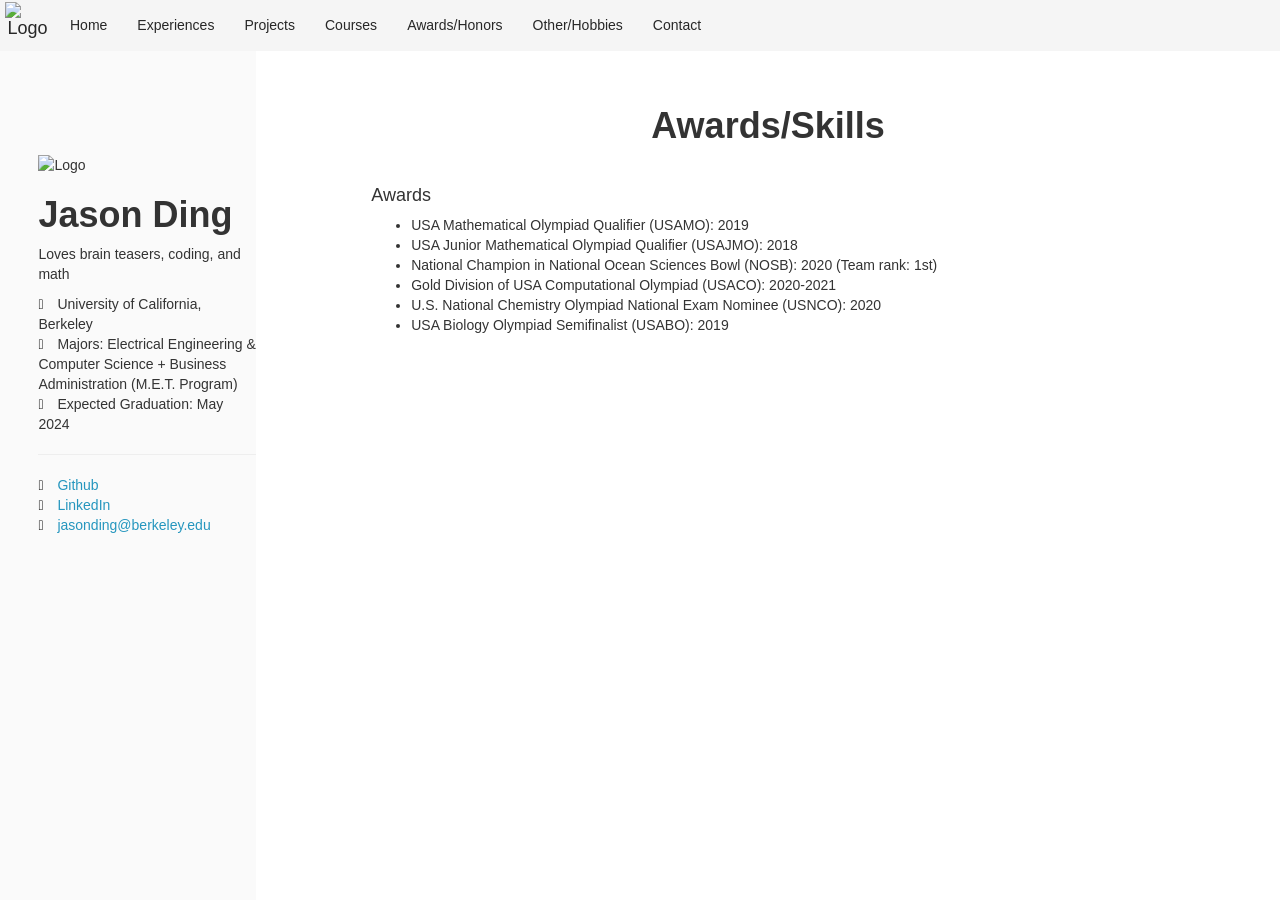
==== awards.html @ 9e15094f "initial" ====
<!DOCTYPE html>
<html>
  	head>
    	<link rel="icon" href="https://www.interlinguacorpus.org/fox.png"/>
		
		<!-- HTML Meta Tags -->
		<title>Jason Ding</title>
		<meta name="description" content="Jason Ding's Personal Website" />

		<!-- Facebook Meta Tags -->
		<meta prefix="og: http://ogp.me/ns#" property="og:url" content="/" />
		<meta prefix="og: http://ogp.me/ns#" property="og:type" content="website" />
		<meta prefix="og: http://ogp.me/ns#" property="og:title" content="Jason Ding" />
		<meta prefix="og: http://ogp.me/ns#" property="og:description" content="Jason Ding's Personal Website" />
		<meta prefix="og: http://ogp.me/ns#" property="og:image" content="https://www.interlinguacorpus.org/fox.png" />

		<!-- Twitter Meta Tags -->
		<meta name="twitter:card" content="summary_large_image" />
		<meta property="twitter:domain" content="" />
		<meta property="twitter:url" content="/" />
		<meta name="twitter:title" content="Jason Ding" />
		<meta name="twitter:description" content="Jason Ding's Personal Website" />
		<meta name="twitter:image" content="https://www.interlinguacorpus.org/fox.png" />

		<!-- Meta Tags Generated via https://www.opengraph.xyz -->
			

		<meta http-equiv="content-type" content="text/html;
		charset=windows-1252">
		<meta name="description" content="Jason Ding's Personal Website">
		<meta name="keywords" content="Jason Ding, Jason, Ding">
		<meta name="viewport" content="width=device-width, initial-scale=1">
		<meta name="author" content="Jason Ding">

		<link rel="stylesheet" href="https://stackpath.bootstrapcdn.com/bootstrap/3.4.1/css/bootstrap.min.css" integrity="sha384-HSMxcRTRxnN+Bdg0JdbxYKrThecOKuH5zCYotlSAcp1+c8xmyTe9GYg1l9a69psu" crossorigin="anonymous">

		<script  src="http://code.jquery.com/jquery-3.3.1.js"   integrity="sha256-2Kok7MbOyxpgUVvAk/HJ2jigOSYS2auK4Pfzbm7uH60="   crossorigin="anonymous"></script>

		<script src="https://stackpath.bootstrapcdn.com/bootstrap/3.4.1/js/bootstrap.min.js" integrity="sha384-aJ21OjlMXNL5UyIl/XNwTMqvzeRMZH2w8c5cRVpzpU8Y5bApTppSuUkhZXN0VxHd" crossorigin="anonymous"></script>

		<script src="https://ajax.googleapis.com/ajax/libs/jquery/1.10.2/jquery.min.js"></script>

		<script src="https://kit.fontawesome.com/dcbe114e82.js" crossorigin="anonymous"></script>

		<script src="https://cdnjs.cloudflare.com/ajax/libs/semantic-ui/2.4.1/semantic.min.js"
		integrity="sha512-dqw6X88iGgZlTsONxZK9ePmJEFrmHwpuMrsUChjAw1mRUhUITE5QU9pkcSox+ynfLhL15Sv2al5A0LVyDCmtUw=="
		crossorigin="anonymous"></script>

		<script src="https://cdnjs.cloudflare.com/ajax/libs/jquery/3.6.0/jquery.min.js"
		integrity="sha512-894YE6QWD5I59HgZOGReFYm4dnWc1Qt5NtvYSaNcOP+u1T9qYdvdihz0PPSiiqn/+/3e7Jo4EaG7TubfWGUrMQ=="
		crossorigin="anonymous"></script>

		<script src="https://cdn.jsdelivr.net/npm/typed.js@2.0.12"></script>

		<link rel="stylesheet" href="https://cdnjs.cloudflare.com/ajax/libs/semantic-ui/2.4.1/semantic.min.css" />

		<style>
			.main {
				padding: 16px;
				margin-top: 0px;
				margin-left: 20%; /* Same as the width of the sidenav */
			}
			
			.collapsible {
				background-color: #777;
				color: white;
				cursor: pointer;
				padding: 18px;
				width: 100%;
				border: none;
				text-align: left;
				outline: none;
				font-size: 15px;
			}

			.active, .collapsible:hover {
				background-color: #555;
			}

			.collapsible:after {
				content: '\002B';
				color: white;
				font-weight: bold;
				float: right;
				margin-left: 5px;
			}

			.active:after {
				content: "\2212";
			}

			.content {
				padding: 3px 18px;
				max-height: 0;
				overflow: hidden;
				transition: max-height 0.2s ease-out;
				background-color: #f1f1f1;
			}
			
			img_logo { 
				width: 100px; height: 100px 
			}

			.border{ 
				border: 2px solid black; 
				margin: 5px
			}

			body {
				padding-top: 10px;
			}

			.navbar {
				overflow: hidden;
				background-color: #F5F5F5;
				position: fixed;
				top: 0;
				width: 100%;
				margin-bottom: 50px !important;
			}

			.brand {
				position: absolute;
				left: 50%;
				margin-left: -50px !important;  /* 50% of your logo width */
				display: block;
			}

			.navbar a {
				float: left;
				color: #272727;
				display: block;
				text-align: center;
				padding: 14px 5px;
			}

			.navbar a:hover {
				background: #ddd;
				color: #272727;
			}

			.special-a:link {
					text-decoration: none;
					color: #2596be;
			}

			.special-a:visited {
				text-decoration: none;
				color: #2596be;
			}

			.special-a:hover {
				text-decoration: none;
				color: #12637f;
			}

			.special-a:active {
				text-decoration: none;
				color: #12637f;
			}

			.download-icon:before { 
				content: "\f019";
				font-family: 'FontAwesome';
				speak: none;
				font-style: normal;
				font-weight: normal;
				font-variant: normal;
				text-transform: none;
				line-height: 1;
				position: relative;
				-webkit-font-smoothing: antialiased;
				margin-left: 0px; 
				margin-right: 10px; 
				color: black;
			} 

			.sidenav {
				height: 100%;
				width: 20%;
				position: fixed;
				z-index: 1;
				top: 0;
				left: 0;
				background-color: #fafafa;
				overflow-x: hidden;
				padding-top: 12%;
				padding-left: 3%;
			}

			.sidenav a {
				text-decoration: none;
				color: #2596be;
				display: block;
			}

			.sidenav a:hover {
				color: #12637f;
			}

			.icon-translator:before { 
				content: "\f1ab";
				font-family: 'FontAwesome';
				speak: none;
				font-style: normal;
				font-weight: normal;
				font-variant: normal;
				text-transform: none;
				line-height: 1;
				position: relative;
				-webkit-font-smoothing: antialiased;
				margin-left: 0px; 
				margin-right: 10px; 
				color: black;
			} 

			.icon-google:before { 
				content: "\f1a0";
				font-family: 'FontAwesome';
				speak: none;
				font-style: normal;
				font-weight: normal;
				font-variant: normal;
				text-transform: none;
				line-height: 1;
				position: relative;
				-webkit-font-smoothing: antialiased;
				margin-left: 0px; 
				margin-right: 10px; 
				color: black;
			} 

			.icon-github:before { 
				content: "\f09b";
				font-family: 'FontAwesome';
				speak: none;
				font-style: normal;
				font-weight: normal;
				font-variant: normal;
				text-transform: none;
				line-height: 1;
				position: relative;
				-webkit-font-smoothing: antialiased;
				margin-left: 0px; 
				margin-right: 10px; 
				color: black;
			}

			.icon-linkedin:before { 
				content: "\f08c";
				font-family: 'FontAwesome';
				speak: none;
				font-style: normal;
				font-weight: normal;
				font-variant: normal;
				text-transform: none;
				line-height: 1;
				position: relative;
				-webkit-font-smoothing: antialiased;
				margin-left: 0px; 
				margin-right: 10px; 
				color: black;
			}

			.icon-email:before { 
				content: "\f0e0";
				font-family: 'FontAwesome';
				speak: none;
				font-style: normal;
				font-weight: normal;
				font-variant: normal;
				text-transform: none;
				line-height: 1;
				position: relative;
				-webkit-font-smoothing: antialiased;
				margin-left: 0px; 
				margin-right: 10px; 
				color: black;
			}

			.icon-globe:before { 
				content: "\f0ac";
				font-family: 'FontAwesome';
				speak: none;
				font-style: normal;
				font-weight: normal;
				font-variant: normal;
				text-transform: none;
				line-height: 1;
				position: relative;
				-webkit-font-smoothing: antialiased;
				margin-left: 0px; 
				margin-right: 10px; 
				color: black;
			}

			.icon-discord:before { 
				content: "\f392";
				font-family: 'FontAwesome';
				speak: none;
				font-style: normal;
				font-weight: normal;
				font-variant: normal;
				text-transform: none;
				line-height: 1;
				position: relative;
				-webkit-font-smoothing: antialiased;
				margin-left: 0px; 
				margin-right: 10px; 
				color: black;
			}

			.icon-school:before { 
				content: "\f549";
				font-family: 'FontAwesome';
				speak: none;
				font-style: normal;
				font-weight: normal;
				font-variant: normal;
				text-transform: none;
				line-height: 1;
				position: relative;
				-webkit-font-smoothing: antialiased;
				margin-left: 0px; 
				margin-right: 10px; 
				color: black;
			}

			.icon-grad:before { 
				content: "\f19d";
				font-family: 'FontAwesome';
				speak: none;
				font-style: normal;
				font-weight: normal;
				font-variant: normal;
				text-transform: none;
				line-height: 1;
				position: relative;
				-webkit-font-smoothing: antialiased;
				margin-left: 0px; 
				margin-right: 10px; 
				color: black;
			}

			.icon-book:before { 
				content: "\f02d";
				font-family: 'FontAwesome';
				speak: none;
				font-style: normal;
				font-weight: normal;
				font-variant: normal;
				text-transform: none;
				line-height: 1;
				position: relative;
				-webkit-font-smoothing: antialiased;
				margin-left: 0px; 
				margin-right: 10px; 
				color: black;
			}
		</style>
  	</head>
  
  	<body>
		<script>
			$(document).ready(function () {
				var typed = new Typed('.sweet', {
					strings: ['Have a good brain teaser? Feel free to send me it at jasonding@berkeley.edu!^5000',
							  'Trained the first public Interlingua-English Translator. Try it out in the "Projects" tab!^5000', 
							  'Rated 1882 on lichess.org. Find out more about me in the "Other/Hobbies" tab!^5000',
							  'I love to draw and play League of Legends. Learn more about me in the "Other/Hobbies" tab!^5000',
							  'Created the largest Interlingua corpus. Check it out in the "Projects" tab!^5000',
							  'Make sure to explore the other tabs!'
					],
					showCursor: false,
					smartBackspace: true, // Default value
					typeSpeed: 25,
					backSpeed: 25
				});
			});
		</script>

		<script language='javascript'>
			$(document).ready(function () {
				$('.ui.accordion').accordion();
			});
		</script>

		<nav class='navbar navbar-fixed-top'>
			<div class='navbar-header'>
			<a href='/' class='navbar-brand'> 
				<img src='https://www.interlinguacorpus.org/fox.png' alt = "Logo" width = "45px" height= "45px" style="vertical-align:middle;margin:-12.5px 0px"/> </a>
			</a>
			</div>

			<ul class='nav navbar-nav'>
			<li> <a href='/'> Home </a></li>
			<li> <a href='/experiences'> Experiences </a></li>
			<li> <a href='/projects'> Projects </a></li>
			<li> <a href='/courses'> Courses </a></li>
			<li> <a href='/awards'> Awards/Honors </a></li>
			<li> <a href='/other'> Other/Hobbies </a></li>
			<li> <a href='/contact'> Contact </a></li>
			</ul>
		</nav>
		
		<div class="sidenav">
			<img src='https://www.interlinguacorpus.org/fox.png' alt = "Logo" width = "100px" height= "100px"/> </a>

			<h1><b>Jason Ding</b></h1>
			<p>Loves brain teasers, coding, and math</p>
			<i class="icon-school"></i> University of California, Berkeley <br>
			<i class="icon-book"></i> Majors: Electrical Engineering & Computer Science + Business Administration (M.E.T. Program) <br>
			<i class="icon-grad"></i> Expected Graduation: May 2024

			<hr>


			<a href="https://github.com/JasonDing9" class="special-a"><i class="icon-github"></i> Github</a>
			<a href="https://www.linkedin.com/in/jasonding9/" class="special-a"><i class="icon-linkedin"></i> LinkedIn</a>
			<a href="mailto:jasonding@berkeley.edu" class="special-a"><i class="icon-email"></i> jasonding@berkeley.edu</a>
			<!-- <a href="/" class="special-a"><i class="fab fa-discord" color="black" margin-left="-20px" margin-right="10px"></i> FoxEvolved#4824</a> -->
		</div>

		<div class = 'main'>
			<table width="20%" align="left" cellspacing="2" cellpadding="2" position="fixed" color="gray">
				
			</table>

			<table width="80%" align="center" cellspacing="2" cellpadding="2" border="0" >
				<tbody>
					<tr>
						<td valign="top" align="justify">
							
							<div align="center">
								<h1><b>Awards/Skills</b></h1>
								
								<div>
									<p class="sweet"></p>
								</div>
							</div>
							
							<br>

							<div>
								<h4>Awards</h4>
								<ul>
									<li>USA Mathematical Olympiad Qualifier (USAMO): 2019</li>
									<li>USA Junior Mathematical Olympiad Qualifier (USAJMO): 2018</li>
									<li>National Champion in National Ocean Sciences Bowl (NOSB): 2020 (Team rank: 1st)</li>
									<li>Gold Division of USA Computational Olympiad (USACO): 2020-2021</li>
									<li>U.S. National Chemistry Olympiad National Exam Nominee (USNCO): 2020</li>
									<li>USA Biology Olympiad Semifinalist (USABO): 2019</li>
								</ul>
							</div>
						</td>
					</tr>
				</tbody>
			</table>
		</div>

		<script>
		var coll = document.getElementsByClassName("collapsible");
		var i;

		for (i = 0; i < coll.length; i++) {
		coll[i].addEventListener("click", function() {
			this.classList.toggle("active");
			var content = this.nextElementSibling;
			if (content.style.maxHeight){
			content.style.maxHeight = null;
			} else {
			content.style.maxHeight = content.scrollHeight + "px";
			} 
		});
		}

		var onResize = function() {
			// apply dynamic padding at the top of the body according to the fixed navbar height
			$("body").css("padding-top", $(".navbar-fixed-top").height());
		};

		// attach the function to the window resize event
		$(window).resize(onResize);

		// call it also when the page is ready after load or reload
		$(function() {
			onResize();
		});
		</script>
  	</body>
</html>
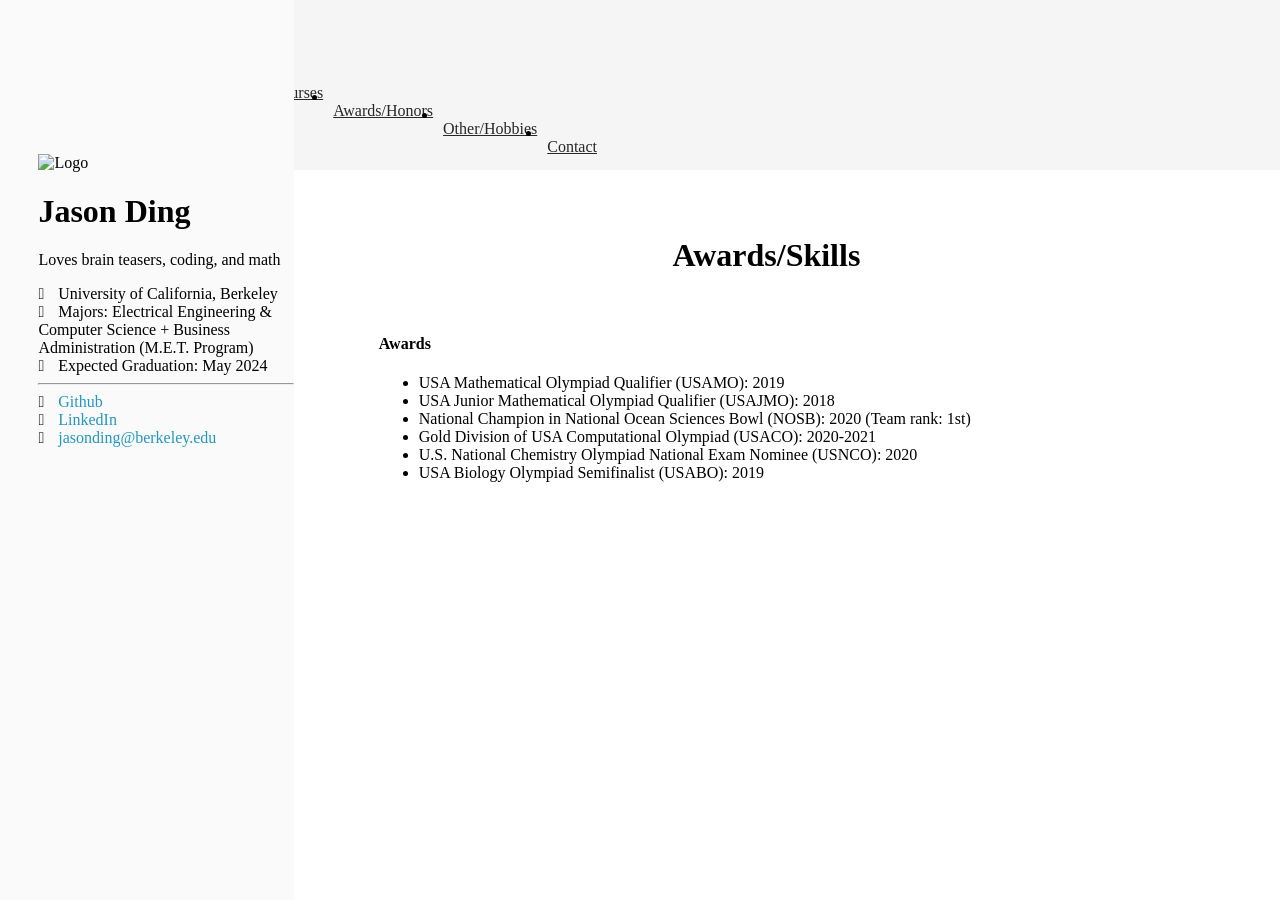
==== commit 7747d3f3: "Fixed errors" ====
--- a/awards.html
+++ b/awards.html
@@ -32,9 +32,9 @@
 		<meta name="viewport" content="width=device-width, initial-scale=1">
 		<meta name="author" content="Jason Ding">
 
-		<link rel="stylesheet" href="https://stackpath.bootstrapcdn.com/bootstrap/3.4.1/css/bootstrap.min.css" integrity="sha384-HSMxcRTRxnN+Bdg0JdbxYKrThecOKuH5zCYotlSAcp1+c8xmyTe9GYg1l9a69psu" crossorigin="anonymous">
-
-		<script  src="http://code.jquery.com/jquery-3.3.1.js"   integrity="sha256-2Kok7MbOyxpgUVvAk/HJ2jigOSYS2auK4Pfzbm7uH60="   crossorigin="anonymous"></script>
+		<!-- <link rel="stylesheet" href="https://stackpath.bootstrapcdn.com/bootstrap/3.4.1/css/bootstrap.min.css" integrity="sha384-HSMxcRTRxnN+Bdg0JdbxYKrThecOKuH5zCYotlSAcp1+c8xmyTe9GYg1l9a69psu" crossorigin="anonymous">
+
+		<script  src="http://code.jquery.com/jquery-3.3.1.js"   integrity="sha256-2Kok7MbOyxpgUVvAk/HJ2jigOSYS2auK4Pfzbm7uH60="   crossorigin="anonymous"></script> -->
 
 		<script src="https://stackpath.bootstrapcdn.com/bootstrap/3.4.1/js/bootstrap.min.js" integrity="sha384-aJ21OjlMXNL5UyIl/XNwTMqvzeRMZH2w8c5cRVpzpU8Y5bApTppSuUkhZXN0VxHd" crossorigin="anonymous"></script>
 
@@ -366,8 +366,8 @@
 				var typed = new Typed('.sweet', {
 					strings: ['Have a good brain teaser? Feel free to send me it at jasonding@berkeley.edu!^5000',
 							  'Trained the first public Interlingua-English Translator. Try it out in the "Projects" tab!^5000', 
-							  'Rated 1882 on lichess.org. Find out more about me in the "Other/Hobbies" tab!^5000',
-							  'I love to draw and play League of Legends. Learn more about me in the "Other/Hobbies" tab!^5000',
+							  'Rated 2145 on lichess.org. Find out more about me in the "Other/Hobbies" tab!^5000',
+							  'One of my hobbies is drawing. Learn more about me in the "Other/Hobbies" tab!^5000',
 							  'Created the largest Interlingua corpus. Check it out in the "Projects" tab!^5000',
 							  'Make sure to explore the other tabs!'
 					],
@@ -379,11 +379,11 @@
 			});
 		</script>
 
-		<script language='javascript'>
+		<!-- <script language='javascript'>
 			$(document).ready(function () {
 				$('.ui.accordion').accordion();
 			});
-		</script>
+		</script> -->
 
 		<nav class='navbar navbar-fixed-top'>
 			<div class='navbar-header'>
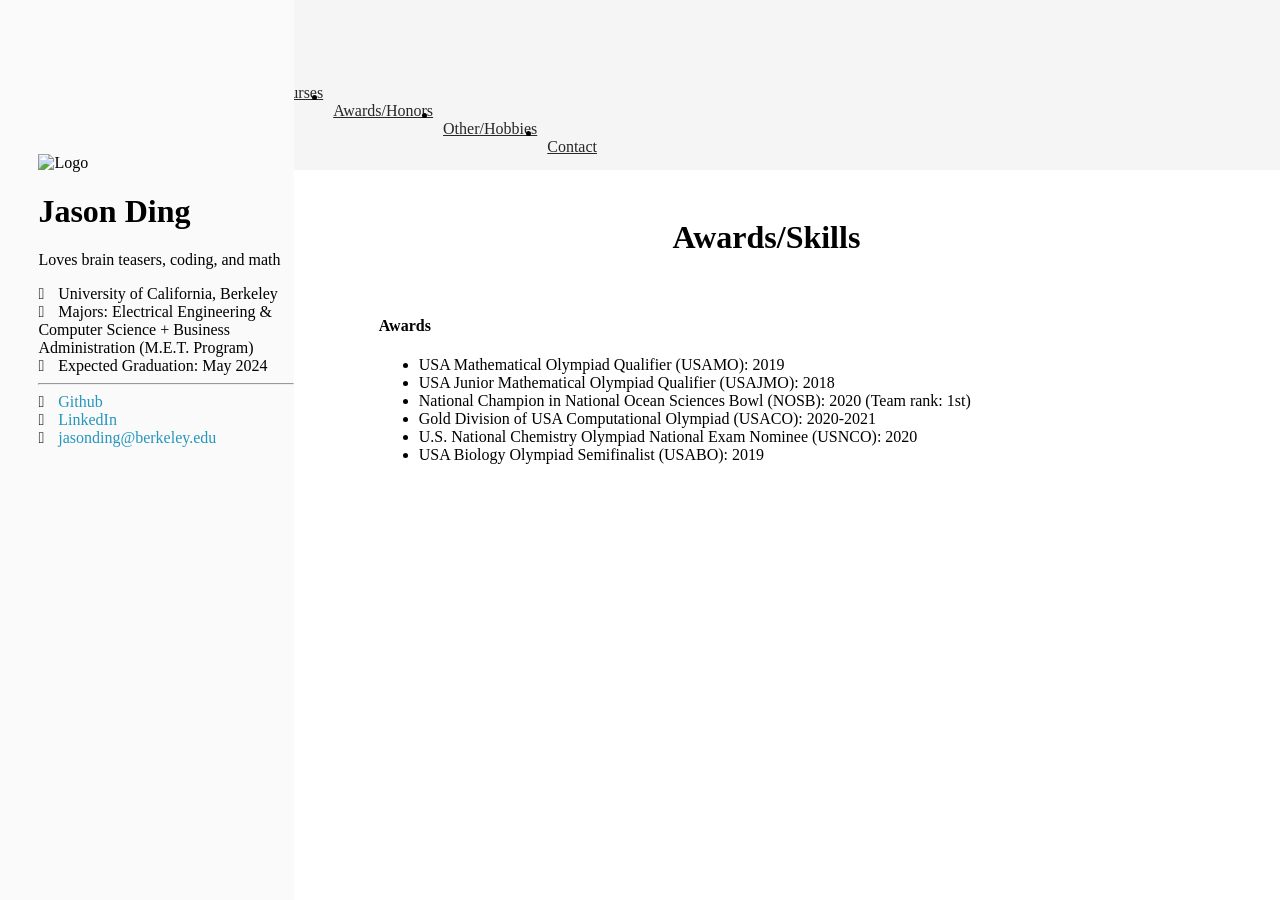
==== commit 881ee703: "Fixed errors" ====
--- a/awards.html
+++ b/awards.html
@@ -1,6 +1,6 @@
 <!DOCTYPE html>
 <html>
-  	head>
+  	<head>
     	<link rel="icon" href="https://www.interlinguacorpus.org/fox.png"/>
 		
 		<!-- HTML Meta Tags -->
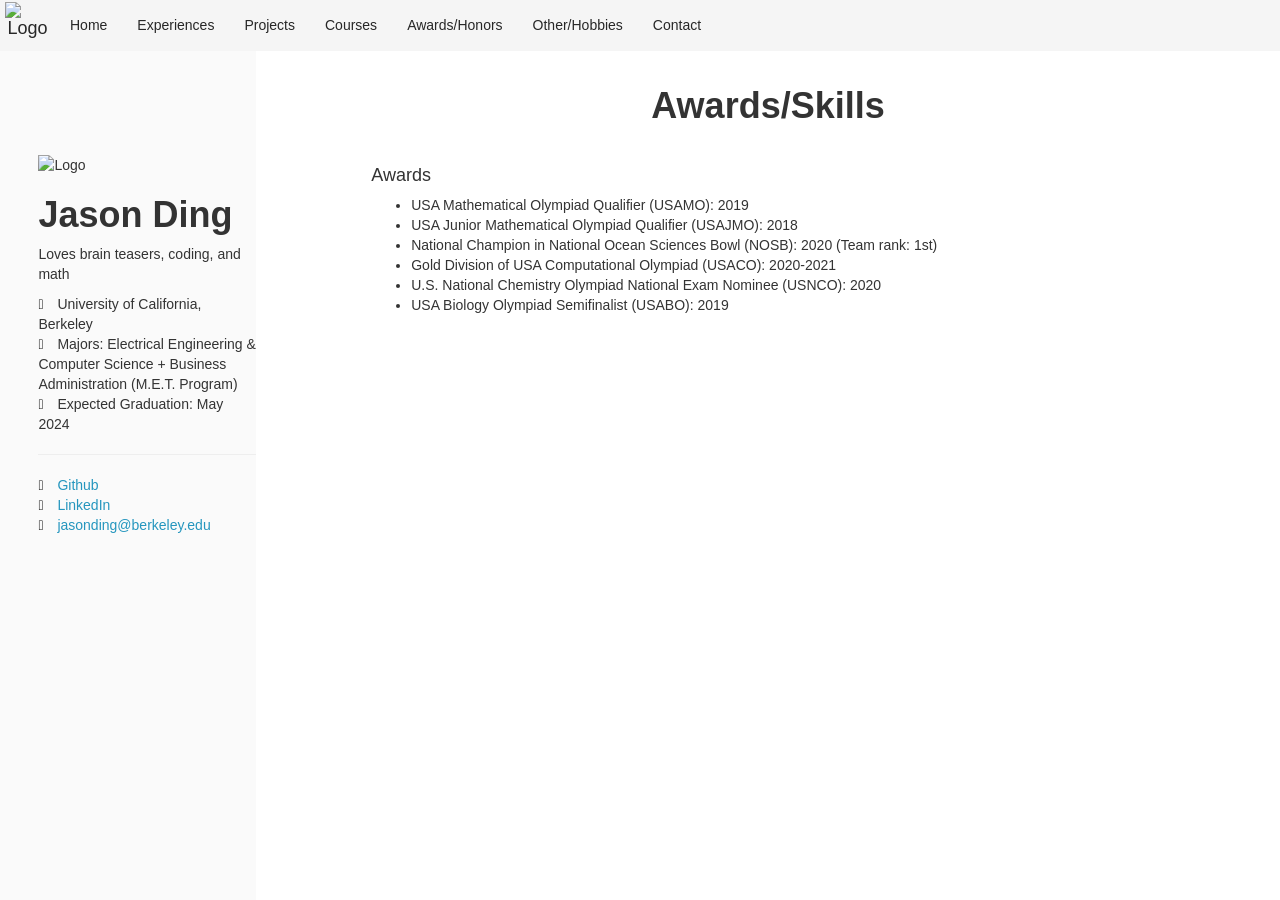
==== commit 7c40a4c1: "Fixed navbar" ====
--- a/awards.html
+++ b/awards.html
@@ -32,11 +32,11 @@
 		<meta name="viewport" content="width=device-width, initial-scale=1">
 		<meta name="author" content="Jason Ding">
 
-		<!-- <link rel="stylesheet" href="https://stackpath.bootstrapcdn.com/bootstrap/3.4.1/css/bootstrap.min.css" integrity="sha384-HSMxcRTRxnN+Bdg0JdbxYKrThecOKuH5zCYotlSAcp1+c8xmyTe9GYg1l9a69psu" crossorigin="anonymous">
-
-		<script  src="http://code.jquery.com/jquery-3.3.1.js"   integrity="sha256-2Kok7MbOyxpgUVvAk/HJ2jigOSYS2auK4Pfzbm7uH60="   crossorigin="anonymous"></script> -->
-
-		<script src="https://stackpath.bootstrapcdn.com/bootstrap/3.4.1/js/bootstrap.min.js" integrity="sha384-aJ21OjlMXNL5UyIl/XNwTMqvzeRMZH2w8c5cRVpzpU8Y5bApTppSuUkhZXN0VxHd" crossorigin="anonymous"></script>
+		<link rel="stylesheet" href="https://stackpath.bootstrapcdn.com/bootstrap/3.4.1/css/bootstrap.min.css" integrity="sha384-HSMxcRTRxnN+Bdg0JdbxYKrThecOKuH5zCYotlSAcp1+c8xmyTe9GYg1l9a69psu" crossorigin="anonymous">
+
+		<!-- <script  src="http://code.jquery.com/jquery-3.3.1.js"   integrity="sha256-2Kok7MbOyxpgUVvAk/HJ2jigOSYS2auK4Pfzbm7uH60="   crossorigin="anonymous"></script>
+
+		<script src="https://stackpath.bootstrapcdn.com/bootstrap/3.4.1/js/bootstrap.min.js" integrity="sha384-aJ21OjlMXNL5UyIl/XNwTMqvzeRMZH2w8c5cRVpzpU8Y5bApTppSuUkhZXN0VxHd" crossorigin="anonymous"></script> -->
 
 		<script src="https://ajax.googleapis.com/ajax/libs/jquery/1.10.2/jquery.min.js"></script>
 
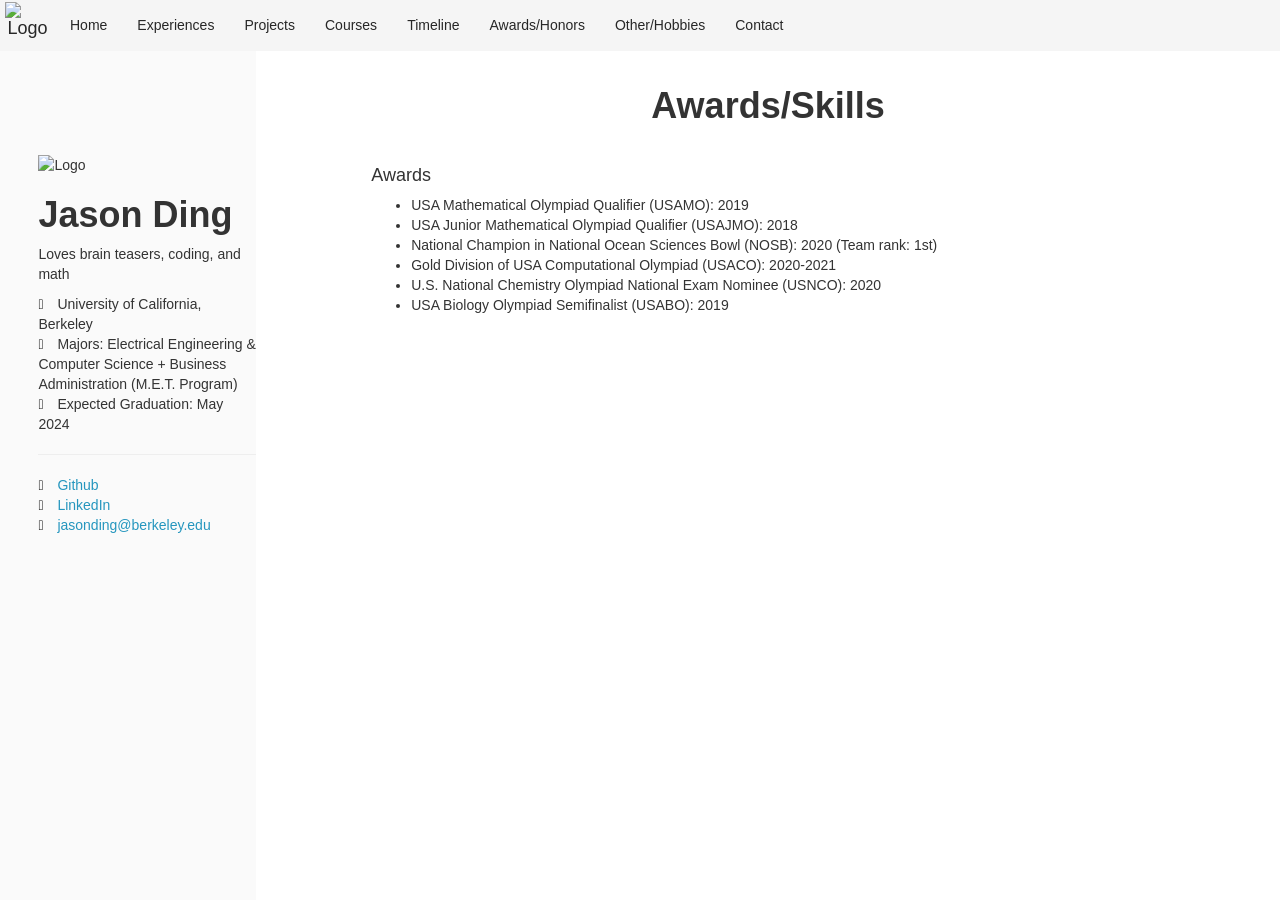
==== commit 030806fa: "Updated for Spring 2024" ====
--- a/awards.html
+++ b/awards.html
@@ -1,7 +1,7 @@
 <!DOCTYPE html>
 <html>
   	<head>
-    	<link rel="icon" href="https://www.interlinguacorpus.org/fox.png"/>
+    	<link rel="icon" href="https://i.ibb.co/3RCzP0V/pixil-frame-0.png"/>
 		
 		<!-- HTML Meta Tags -->
 		<title>Jason Ding</title>
@@ -12,7 +12,7 @@
 		<meta prefix="og: http://ogp.me/ns#" property="og:type" content="website" />
 		<meta prefix="og: http://ogp.me/ns#" property="og:title" content="Jason Ding" />
 		<meta prefix="og: http://ogp.me/ns#" property="og:description" content="Jason Ding's Personal Website" />
-		<meta prefix="og: http://ogp.me/ns#" property="og:image" content="https://www.interlinguacorpus.org/fox.png" />
+		<meta prefix="og: http://ogp.me/ns#" property="og:image" content="https://i.ibb.co/JCNSRdV/Screen-Shot-2022-10-26-at-3-34-26-PM.png" />
 
 		<!-- Twitter Meta Tags -->
 		<meta name="twitter:card" content="summary_large_image" />
@@ -20,7 +20,7 @@
 		<meta property="twitter:url" content="/" />
 		<meta name="twitter:title" content="Jason Ding" />
 		<meta name="twitter:description" content="Jason Ding's Personal Website" />
-		<meta name="twitter:image" content="https://www.interlinguacorpus.org/fox.png" />
+		<meta name="twitter:image" content="https://i.ibb.co/JCNSRdV/Screen-Shot-2022-10-26-at-3-34-26-PM.png" />
 
 		<!-- Meta Tags Generated via https://www.opengraph.xyz -->
 			
@@ -388,7 +388,7 @@
 		<nav class='navbar navbar-fixed-top'>
 			<div class='navbar-header'>
 			<a href='/' class='navbar-brand'> 
-				<img src='https://www.interlinguacorpus.org/fox.png' alt = "Logo" width = "45px" height= "45px" style="vertical-align:middle;margin:-12.5px 0px"/> </a>
+				<img src='https://i.ibb.co/3RCzP0V/pixil-frame-0.png' alt = "Logo" width = "45px" height= "45px" style="vertical-align:middle;margin:-12.5px 0px"/> </a>
 			</a>
 			</div>
 
@@ -397,6 +397,7 @@
 			<li> <a href='/experiences'> Experiences </a></li>
 			<li> <a href='/projects'> Projects </a></li>
 			<li> <a href='/courses'> Courses </a></li>
+			<li> <a href='/timeline'> Timeline </a></li>
 			<li> <a href='/awards'> Awards/Honors </a></li>
 			<li> <a href='/other'> Other/Hobbies </a></li>
 			<li> <a href='/contact'> Contact </a></li>
@@ -404,7 +405,7 @@
 		</nav>
 		
 		<div class="sidenav">
-			<img src='https://www.interlinguacorpus.org/fox.png' alt = "Logo" width = "100px" height= "100px"/> </a>
+			<img src='https://i.ibb.co/JCNSRdV/Screen-Shot-2022-10-26-at-3-34-26-PM.png' alt = "Logo" width = "250px" height= "250px"/> </a>
 
 			<h1><b>Jason Ding</b></h1>
 			<p>Loves brain teasers, coding, and math</p>
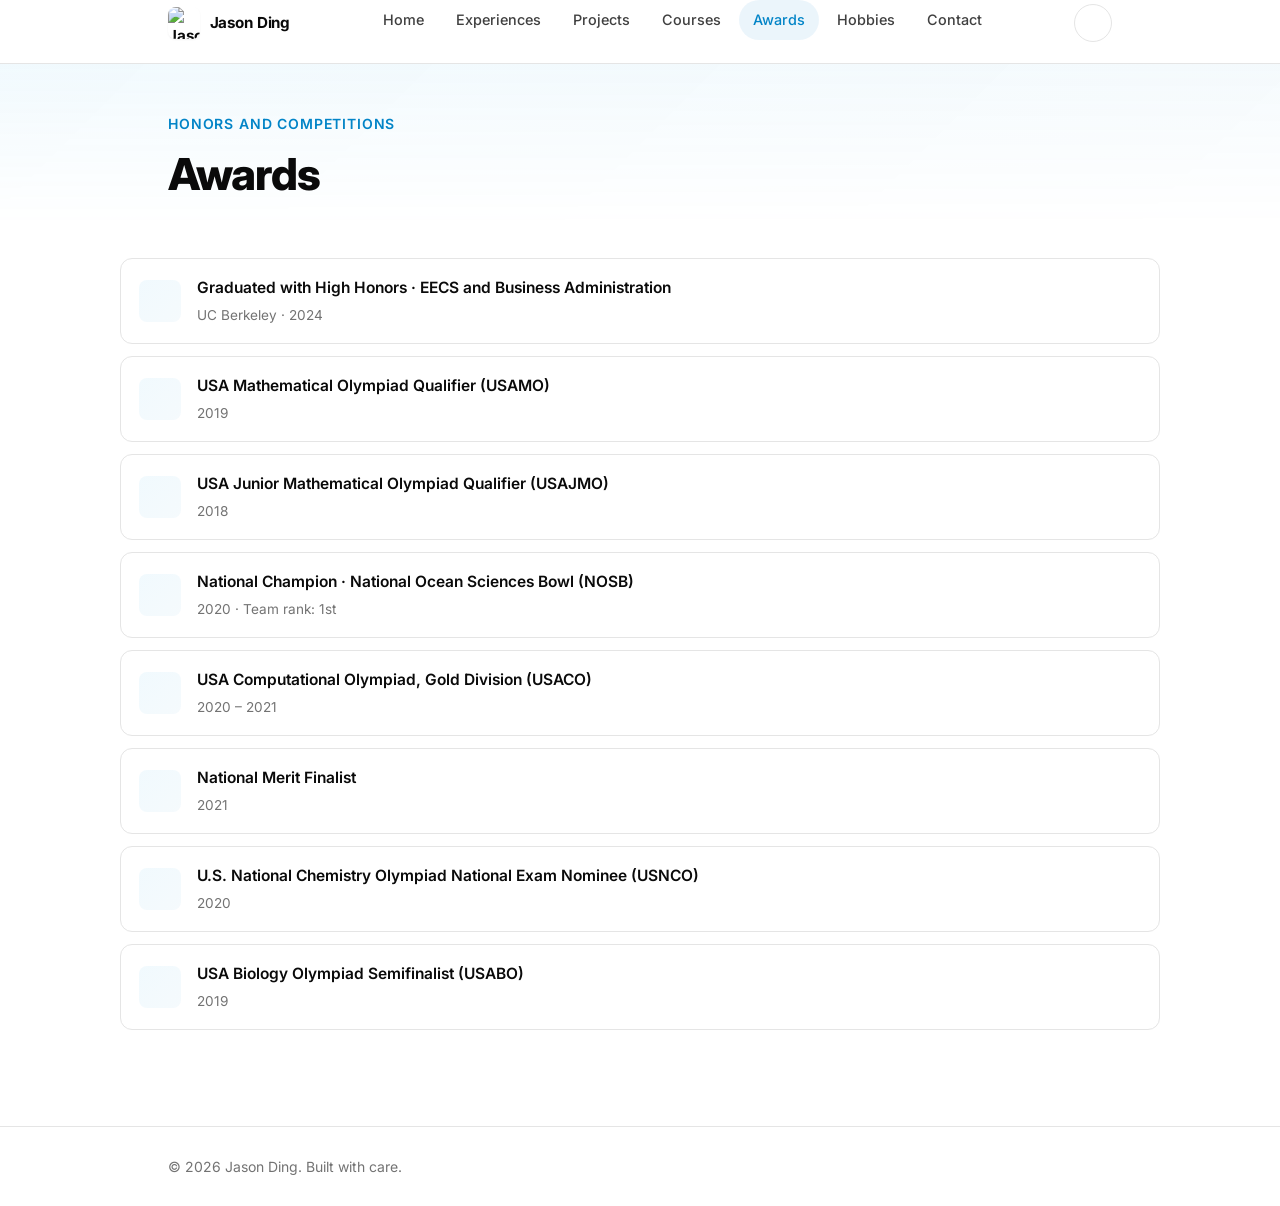
==== commit d0c1778d: "Redesign site with modern UI, light/dark mode, and content refresh" ====
--- a/awards.html
+++ b/awards.html
@@ -1,492 +1,117 @@
 <!DOCTYPE html>
-<html>
-  	<head>
-    	<link rel="icon" href="https://i.ibb.co/3RCzP0V/pixil-frame-0.png"/>
-		
-		<!-- HTML Meta Tags -->
-		<title>Jason Ding</title>
-		<meta name="description" content="Jason Ding's Personal Website" />
+<html lang="en">
+<head>
+	<meta charset="UTF-8" />
+	<meta name="viewport" content="width=device-width, initial-scale=1" />
 
-		<!-- Facebook Meta Tags -->
-		<meta prefix="og: http://ogp.me/ns#" property="og:url" content="/" />
-		<meta prefix="og: http://ogp.me/ns#" property="og:type" content="website" />
-		<meta prefix="og: http://ogp.me/ns#" property="og:title" content="Jason Ding" />
-		<meta prefix="og: http://ogp.me/ns#" property="og:description" content="Jason Ding's Personal Website" />
-		<meta prefix="og: http://ogp.me/ns#" property="og:image" content="https://i.ibb.co/JCNSRdV/Screen-Shot-2022-10-26-at-3-34-26-PM.png" />
+	<title>Awards | Jason Ding</title>
+	<meta name="description" content="Awards and honors Jason Ding has received." />
+	<meta name="author" content="Jason Ding" />
 
-		<!-- Twitter Meta Tags -->
-		<meta name="twitter:card" content="summary_large_image" />
-		<meta property="twitter:domain" content="" />
-		<meta property="twitter:url" content="/" />
-		<meta name="twitter:title" content="Jason Ding" />
-		<meta name="twitter:description" content="Jason Ding's Personal Website" />
-		<meta name="twitter:image" content="https://i.ibb.co/JCNSRdV/Screen-Shot-2022-10-26-at-3-34-26-PM.png" />
+	<link rel="icon" href="/assets/img/favicon.png" />
 
-		<!-- Meta Tags Generated via https://www.opengraph.xyz -->
-			
+	<meta property="og:url" content="/awards" />
+	<meta property="og:type" content="website" />
+	<meta property="og:title" content="Awards | Jason Ding" />
+	<meta property="og:description" content="Awards and honors." />
+	<meta property="og:image" content="/assets/img/portrait.png" />
+	<meta name="twitter:card" content="summary_large_image" />
 
-		<meta http-equiv="content-type" content="text/html;
-		charset=windows-1252">
-		<meta name="description" content="Jason Ding's Personal Website">
-		<meta name="keywords" content="Jason Ding, Jason, Ding">
-		<meta name="viewport" content="width=device-width, initial-scale=1">
-		<meta name="author" content="Jason Ding">
+	<script>
+		(function () {
+			try {
+				var t = localStorage.getItem('theme');
+				if (t !== 'light' && t !== 'dark') {
+					t = window.matchMedia('(prefers-color-scheme: dark)').matches ? 'dark' : 'light';
+				}
+				document.documentElement.setAttribute('data-theme', t);
+			} catch (e) {}
+		})();
+	</script>
 
-		<link rel="stylesheet" href="https://stackpath.bootstrapcdn.com/bootstrap/3.4.1/css/bootstrap.min.css" integrity="sha384-HSMxcRTRxnN+Bdg0JdbxYKrThecOKuH5zCYotlSAcp1+c8xmyTe9GYg1l9a69psu" crossorigin="anonymous">
+	<link rel="preconnect" href="https://fonts.googleapis.com" />
+	<link rel="preconnect" href="https://fonts.gstatic.com" crossorigin />
+	<link href="https://fonts.googleapis.com/css2?family=Inter:wght@400;500;600;700;800&display=swap" rel="stylesheet" />
 
-		<!-- <script  src="http://code.jquery.com/jquery-3.3.1.js"   integrity="sha256-2Kok7MbOyxpgUVvAk/HJ2jigOSYS2auK4Pfzbm7uH60="   crossorigin="anonymous"></script>
+	<script src="https://kit.fontawesome.com/dcbe114e82.js" crossorigin="anonymous"></script>
 
-		<script src="https://stackpath.bootstrapcdn.com/bootstrap/3.4.1/js/bootstrap.min.js" integrity="sha384-aJ21OjlMXNL5UyIl/XNwTMqvzeRMZH2w8c5cRVpzpU8Y5bApTppSuUkhZXN0VxHd" crossorigin="anonymous"></script> -->
+	<link rel="stylesheet" href="/assets/css/styles.css" />
+</head>
+<body>
+	<header id="site-nav"></header>
 
-		<script src="https://ajax.googleapis.com/ajax/libs/jquery/1.10.2/jquery.min.js"></script>
+	<main>
+		<section class="page-header">
+			<div class="container">
+				<p class="eyebrow">Honors and competitions</p>
+				<h1>Awards</h1>
+			</div>
+		</section>
 
-		<script src="https://kit.fontawesome.com/dcbe114e82.js" crossorigin="anonymous"></script>
+		<section class="container section-tight reveal">
+			<ul class="award-list">
+				<li class="award-item">
+					<span class="award-icon"><i class="fas fa-graduation-cap" aria-hidden="true"></i></span>
+					<div class="award-text">
+						<strong>Graduated with High Honors · EECS and Business Administration</strong>
+						<span>UC Berkeley · 2024</span>
+					</div>
+				</li>
+				<li class="award-item">
+					<span class="award-icon"><i class="fas fa-calculator" aria-hidden="true"></i></span>
+					<div class="award-text">
+						<strong>USA Mathematical Olympiad Qualifier (USAMO)</strong>
+						<span>2019</span>
+					</div>
+				</li>
+				<li class="award-item">
+					<span class="award-icon"><i class="fas fa-calculator" aria-hidden="true"></i></span>
+					<div class="award-text">
+						<strong>USA Junior Mathematical Olympiad Qualifier (USAJMO)</strong>
+						<span>2018</span>
+					</div>
+				</li>
+				<li class="award-item">
+					<span class="award-icon"><i class="fas fa-water" aria-hidden="true"></i></span>
+					<div class="award-text">
+						<strong>National Champion · National Ocean Sciences Bowl (NOSB)</strong>
+						<span>2020 · Team rank: 1st</span>
+					</div>
+				</li>
+				<li class="award-item">
+					<span class="award-icon"><i class="fas fa-code" aria-hidden="true"></i></span>
+					<div class="award-text">
+						<strong>USA Computational Olympiad, Gold Division (USACO)</strong>
+						<span>2020 – 2021</span>
+					</div>
+				</li>
+				<li class="award-item">
+					<span class="award-icon"><i class="fas fa-award" aria-hidden="true"></i></span>
+					<div class="award-text">
+						<strong>National Merit Finalist</strong>
+						<span>2021</span>
+					</div>
+				</li>
+				<li class="award-item">
+					<span class="award-icon"><i class="fas fa-flask" aria-hidden="true"></i></span>
+					<div class="award-text">
+						<strong>U.S. National Chemistry Olympiad National Exam Nominee (USNCO)</strong>
+						<span>2020</span>
+					</div>
+				</li>
+				<li class="award-item">
+					<span class="award-icon"><i class="fas fa-dna" aria-hidden="true"></i></span>
+					<div class="award-text">
+						<strong>USA Biology Olympiad Semifinalist (USABO)</strong>
+						<span>2019</span>
+					</div>
+				</li>
+			</ul>
+		</section>
+	</main>
 
-		<script src="https://cdnjs.cloudflare.com/ajax/libs/semantic-ui/2.4.1/semantic.min.js"
-		integrity="sha512-dqw6X88iGgZlTsONxZK9ePmJEFrmHwpuMrsUChjAw1mRUhUITE5QU9pkcSox+ynfLhL15Sv2al5A0LVyDCmtUw=="
-		crossorigin="anonymous"></script>
+	<footer id="site-footer"></footer>
 
-		<script src="https://cdnjs.cloudflare.com/ajax/libs/jquery/3.6.0/jquery.min.js"
-		integrity="sha512-894YE6QWD5I59HgZOGReFYm4dnWc1Qt5NtvYSaNcOP+u1T9qYdvdihz0PPSiiqn/+/3e7Jo4EaG7TubfWGUrMQ=="
-		crossorigin="anonymous"></script>
-
-		<script src="https://cdn.jsdelivr.net/npm/typed.js@2.0.12"></script>
-
-		<link rel="stylesheet" href="https://cdnjs.cloudflare.com/ajax/libs/semantic-ui/2.4.1/semantic.min.css" />
-
-		<style>
-			.main {
-				padding: 16px;
-				margin-top: 0px;
-				margin-left: 20%; /* Same as the width of the sidenav */
-			}
-			
-			.collapsible {
-				background-color: #777;
-				color: white;
-				cursor: pointer;
-				padding: 18px;
-				width: 100%;
-				border: none;
-				text-align: left;
-				outline: none;
-				font-size: 15px;
-			}
-
-			.active, .collapsible:hover {
-				background-color: #555;
-			}
-
-			.collapsible:after {
-				content: '\002B';
-				color: white;
-				font-weight: bold;
-				float: right;
-				margin-left: 5px;
-			}
-
-			.active:after {
-				content: "\2212";
-			}
-
-			.content {
-				padding: 3px 18px;
-				max-height: 0;
-				overflow: hidden;
-				transition: max-height 0.2s ease-out;
-				background-color: #f1f1f1;
-			}
-			
-			img_logo { 
-				width: 100px; height: 100px 
-			}
-
-			.border{ 
-				border: 2px solid black; 
-				margin: 5px
-			}
-
-			body {
-				padding-top: 10px;
-			}
-
-			.navbar {
-				overflow: hidden;
-				background-color: #F5F5F5;
-				position: fixed;
-				top: 0;
-				width: 100%;
-				margin-bottom: 50px !important;
-			}
-
-			.brand {
-				position: absolute;
-				left: 50%;
-				margin-left: -50px !important;  /* 50% of your logo width */
-				display: block;
-			}
-
-			.navbar a {
-				float: left;
-				color: #272727;
-				display: block;
-				text-align: center;
-				padding: 14px 5px;
-			}
-
-			.navbar a:hover {
-				background: #ddd;
-				color: #272727;
-			}
-
-			.special-a:link {
-					text-decoration: none;
-					color: #2596be;
-			}
-
-			.special-a:visited {
-				text-decoration: none;
-				color: #2596be;
-			}
-
-			.special-a:hover {
-				text-decoration: none;
-				color: #12637f;
-			}
-
-			.special-a:active {
-				text-decoration: none;
-				color: #12637f;
-			}
-
-			.download-icon:before { 
-				content: "\f019";
-				font-family: 'FontAwesome';
-				speak: none;
-				font-style: normal;
-				font-weight: normal;
-				font-variant: normal;
-				text-transform: none;
-				line-height: 1;
-				position: relative;
-				-webkit-font-smoothing: antialiased;
-				margin-left: 0px; 
-				margin-right: 10px; 
-				color: black;
-			} 
-
-			.sidenav {
-				height: 100%;
-				width: 20%;
-				position: fixed;
-				z-index: 1;
-				top: 0;
-				left: 0;
-				background-color: #fafafa;
-				overflow-x: hidden;
-				padding-top: 12%;
-				padding-left: 3%;
-			}
-
-			.sidenav a {
-				text-decoration: none;
-				color: #2596be;
-				display: block;
-			}
-
-			.sidenav a:hover {
-				color: #12637f;
-			}
-
-			.icon-translator:before { 
-				content: "\f1ab";
-				font-family: 'FontAwesome';
-				speak: none;
-				font-style: normal;
-				font-weight: normal;
-				font-variant: normal;
-				text-transform: none;
-				line-height: 1;
-				position: relative;
-				-webkit-font-smoothing: antialiased;
-				margin-left: 0px; 
-				margin-right: 10px; 
-				color: black;
-			} 
-
-			.icon-google:before { 
-				content: "\f1a0";
-				font-family: 'FontAwesome';
-				speak: none;
-				font-style: normal;
-				font-weight: normal;
-				font-variant: normal;
-				text-transform: none;
-				line-height: 1;
-				position: relative;
-				-webkit-font-smoothing: antialiased;
-				margin-left: 0px; 
-				margin-right: 10px; 
-				color: black;
-			} 
-
-			.icon-github:before { 
-				content: "\f09b";
-				font-family: 'FontAwesome';
-				speak: none;
-				font-style: normal;
-				font-weight: normal;
-				font-variant: normal;
-				text-transform: none;
-				line-height: 1;
-				position: relative;
-				-webkit-font-smoothing: antialiased;
-				margin-left: 0px; 
-				margin-right: 10px; 
-				color: black;
-			}
-
-			.icon-linkedin:before { 
-				content: "\f08c";
-				font-family: 'FontAwesome';
-				speak: none;
-				font-style: normal;
-				font-weight: normal;
-				font-variant: normal;
-				text-transform: none;
-				line-height: 1;
-				position: relative;
-				-webkit-font-smoothing: antialiased;
-				margin-left: 0px; 
-				margin-right: 10px; 
-				color: black;
-			}
-
-			.icon-email:before { 
-				content: "\f0e0";
-				font-family: 'FontAwesome';
-				speak: none;
-				font-style: normal;
-				font-weight: normal;
-				font-variant: normal;
-				text-transform: none;
-				line-height: 1;
-				position: relative;
-				-webkit-font-smoothing: antialiased;
-				margin-left: 0px; 
-				margin-right: 10px; 
-				color: black;
-			}
-
-			.icon-globe:before { 
-				content: "\f0ac";
-				font-family: 'FontAwesome';
-				speak: none;
-				font-style: normal;
-				font-weight: normal;
-				font-variant: normal;
-				text-transform: none;
-				line-height: 1;
-				position: relative;
-				-webkit-font-smoothing: antialiased;
-				margin-left: 0px; 
-				margin-right: 10px; 
-				color: black;
-			}
-
-			.icon-discord:before { 
-				content: "\f392";
-				font-family: 'FontAwesome';
-				speak: none;
-				font-style: normal;
-				font-weight: normal;
-				font-variant: normal;
-				text-transform: none;
-				line-height: 1;
-				position: relative;
-				-webkit-font-smoothing: antialiased;
-				margin-left: 0px; 
-				margin-right: 10px; 
-				color: black;
-			}
-
-			.icon-school:before { 
-				content: "\f549";
-				font-family: 'FontAwesome';
-				speak: none;
-				font-style: normal;
-				font-weight: normal;
-				font-variant: normal;
-				text-transform: none;
-				line-height: 1;
-				position: relative;
-				-webkit-font-smoothing: antialiased;
-				margin-left: 0px; 
-				margin-right: 10px; 
-				color: black;
-			}
-
-			.icon-grad:before { 
-				content: "\f19d";
-				font-family: 'FontAwesome';
-				speak: none;
-				font-style: normal;
-				font-weight: normal;
-				font-variant: normal;
-				text-transform: none;
-				line-height: 1;
-				position: relative;
-				-webkit-font-smoothing: antialiased;
-				margin-left: 0px; 
-				margin-right: 10px; 
-				color: black;
-			}
-
-			.icon-book:before { 
-				content: "\f02d";
-				font-family: 'FontAwesome';
-				speak: none;
-				font-style: normal;
-				font-weight: normal;
-				font-variant: normal;
-				text-transform: none;
-				line-height: 1;
-				position: relative;
-				-webkit-font-smoothing: antialiased;
-				margin-left: 0px; 
-				margin-right: 10px; 
-				color: black;
-			}
-		</style>
-  	</head>
-  
-  	<body>
-		<script>
-			$(document).ready(function () {
-				var typed = new Typed('.sweet', {
-					strings: ['Have a good brain teaser? Feel free to send me it at jasonding@berkeley.edu!^5000',
-							  'Trained the first public Interlingua-English Translator. Try it out in the "Projects" tab!^5000', 
-							  'Rated 2145 on lichess.org. Find out more about me in the "Other/Hobbies" tab!^5000',
-							  'One of my hobbies is drawing. Learn more about me in the "Other/Hobbies" tab!^5000',
-							  'Created the largest Interlingua corpus. Check it out in the "Projects" tab!^5000',
-							  'Make sure to explore the other tabs!'
-					],
-					showCursor: false,
-					smartBackspace: true, // Default value
-					typeSpeed: 25,
-					backSpeed: 25
-				});
-			});
-		</script>
-
-		<!-- <script language='javascript'>
-			$(document).ready(function () {
-				$('.ui.accordion').accordion();
-			});
-		</script> -->
-
-		<nav class='navbar navbar-fixed-top'>
-			<div class='navbar-header'>
-			<a href='/' class='navbar-brand'> 
-				<img src='https://i.ibb.co/3RCzP0V/pixil-frame-0.png' alt = "Logo" width = "45px" height= "45px" style="vertical-align:middle;margin:-12.5px 0px"/> </a>
-			</a>
-			</div>
-
-			<ul class='nav navbar-nav'>
-			<li> <a href='/'> Home </a></li>
-			<li> <a href='/experiences'> Experiences </a></li>
-			<li> <a href='/projects'> Projects </a></li>
-			<li> <a href='/courses'> Courses </a></li>
-			<li> <a href='/timeline'> Timeline </a></li>
-			<li> <a href='/awards'> Awards/Honors </a></li>
-			<li> <a href='/other'> Other/Hobbies </a></li>
-			<li> <a href='/contact'> Contact </a></li>
-			</ul>
-		</nav>
-		
-		<div class="sidenav">
-			<img src='https://i.ibb.co/JCNSRdV/Screen-Shot-2022-10-26-at-3-34-26-PM.png' alt = "Logo" width = "250px" height= "250px"/> </a>
-
-			<h1><b>Jason Ding</b></h1>
-			<p>Loves brain teasers, coding, and math</p>
-			<i class="icon-school"></i> University of California, Berkeley <br>
-			<i class="icon-book"></i> Majors: Electrical Engineering & Computer Science + Business Administration (M.E.T. Program) <br>
-			<i class="icon-grad"></i> Expected Graduation: May 2024
-
-			<hr>
-
-
-			<a href="https://github.com/JasonDing9" class="special-a"><i class="icon-github"></i> Github</a>
-			<a href="https://www.linkedin.com/in/jasonding9/" class="special-a"><i class="icon-linkedin"></i> LinkedIn</a>
-			<a href="mailto:jasonding@berkeley.edu" class="special-a"><i class="icon-email"></i> jasonding@berkeley.edu</a>
-			<!-- <a href="/" class="special-a"><i class="fab fa-discord" color="black" margin-left="-20px" margin-right="10px"></i> FoxEvolved#4824</a> -->
-		</div>
-
-		<div class = 'main'>
-			<table width="20%" align="left" cellspacing="2" cellpadding="2" position="fixed" color="gray">
-				
-			</table>
-
-			<table width="80%" align="center" cellspacing="2" cellpadding="2" border="0" >
-				<tbody>
-					<tr>
-						<td valign="top" align="justify">
-							
-							<div align="center">
-								<h1><b>Awards/Skills</b></h1>
-								
-								<div>
-									<p class="sweet"></p>
-								</div>
-							</div>
-							
-							<br>
-
-							<div>
-								<h4>Awards</h4>
-								<ul>
-									<li>USA Mathematical Olympiad Qualifier (USAMO): 2019</li>
-									<li>USA Junior Mathematical Olympiad Qualifier (USAJMO): 2018</li>
-									<li>National Champion in National Ocean Sciences Bowl (NOSB): 2020 (Team rank: 1st)</li>
-									<li>Gold Division of USA Computational Olympiad (USACO): 2020-2021</li>
-									<li>U.S. National Chemistry Olympiad National Exam Nominee (USNCO): 2020</li>
-									<li>USA Biology Olympiad Semifinalist (USABO): 2019</li>
-								</ul>
-							</div>
-						</td>
-					</tr>
-				</tbody>
-			</table>
-		</div>
-
-		<script>
-		var coll = document.getElementsByClassName("collapsible");
-		var i;
-
-		for (i = 0; i < coll.length; i++) {
-		coll[i].addEventListener("click", function() {
-			this.classList.toggle("active");
-			var content = this.nextElementSibling;
-			if (content.style.maxHeight){
-			content.style.maxHeight = null;
-			} else {
-			content.style.maxHeight = content.scrollHeight + "px";
-			} 
-		});
-		}
-
-		var onResize = function() {
-			// apply dynamic padding at the top of the body according to the fixed navbar height
-			$("body").css("padding-top", $(".navbar-fixed-top").height());
-		};
-
-		// attach the function to the window resize event
-		$(window).resize(onResize);
-
-		// call it also when the page is ready after load or reload
-		$(function() {
-			onResize();
-		});
-		</script>
-  	</body>
+	<script src="/assets/js/site.js"></script>
+</body>
 </html>
--- a/assets/css/styles.css
+++ b/assets/css/styles.css
@@ -0,0 +1,1035 @@
+/* =========================================================
+   Jason Ding personal site
+   Modern design system, light + dark theme
+   ========================================================= */
+
+/* ---------- Tokens ---------- */
+:root {
+	--bg: #ffffff;
+	--bg-soft: #fafafa;
+	--bg-elev: #ffffff;
+	--surface: #ffffff;
+	--surface-2: #fafafa;
+	--border: #e5e5e5;
+	--border-strong: #d4d4d4;
+	--text: #0a0a0a;
+	--text-soft: #404040;
+	--text-muted: #737373;
+	--accent: #0284c7;
+	--accent-hover: #0369a1;
+	--accent-soft: rgba(2, 132, 199, 0.08);
+	--accent-ring: rgba(2, 132, 199, 0.30);
+	--success: #10b981;
+	--warning: #f59e0b;
+	--shadow-sm: 0 1px 2px rgba(0, 0, 0, 0.05);
+	--shadow-md: 0 4px 16px rgba(0, 0, 0, 0.06), 0 1px 3px rgba(0, 0, 0, 0.04);
+	--shadow-lg: 0 16px 48px rgba(0, 0, 0, 0.10), 0 4px 12px rgba(0, 0, 0, 0.04);
+	--radius-sm: 8px;
+	--radius: 12px;
+	--radius-lg: 16px;
+	--radius-xl: 24px;
+	--radius-pill: 999px;
+	--container: 1040px;
+	--nav-h: 64px;
+	--gradient-1: linear-gradient(135deg, #0ea5e9 0%, #0284c7 100%);
+	--gradient-2: linear-gradient(135deg, #38bdf8 0%, #0ea5e9 100%);
+	--gradient-soft: linear-gradient(135deg, rgba(14, 165, 233, 0.06), rgba(2, 132, 199, 0.04));
+}
+
+[data-theme="dark"] {
+	--bg: #000000;
+	--bg-soft: #050505;
+	--bg-elev: #0d0d0d;
+	--surface: #0d0d0d;
+	--surface-2: #141414;
+	--border: #1f1f1f;
+	--border-strong: #2a2a2a;
+	--text: #fafafa;
+	--text-soft: #c4c4c4;
+	--text-muted: #8a8a8a;
+	--accent: #38bdf8;
+	--accent-hover: #7dd3fc;
+	--accent-soft: rgba(56, 189, 248, 0.10);
+	--accent-ring: rgba(56, 189, 248, 0.40);
+	--shadow-sm: 0 1px 2px rgba(0, 0, 0, 0.5);
+	--shadow-md: 0 4px 16px rgba(0, 0, 0, 0.5), 0 1px 3px rgba(0, 0, 0, 0.4);
+	--shadow-lg: 0 16px 48px rgba(0, 0, 0, 0.7), 0 4px 12px rgba(0, 0, 0, 0.4);
+	--gradient-1: linear-gradient(135deg, #7dd3fc 0%, #38bdf8 100%);
+	--gradient-2: linear-gradient(135deg, #bae6fd 0%, #38bdf8 100%);
+	--gradient-soft: linear-gradient(135deg, rgba(56, 189, 248, 0.08), rgba(125, 211, 252, 0.04));
+}
+
+/* ---------- Reset / base ---------- */
+*, *::before, *::after { box-sizing: border-box; }
+
+html { scroll-behavior: smooth; }
+
+html, body {
+	margin: 0;
+	padding: 0;
+}
+
+body {
+	font-family: 'Inter', -apple-system, BlinkMacSystemFont, 'Segoe UI', Roboto, Oxygen, Ubuntu, Cantarell, sans-serif;
+	font-size: 16px;
+	line-height: 1.65;
+	color: var(--text);
+	background: var(--bg);
+	-webkit-font-smoothing: antialiased;
+	-moz-osx-font-smoothing: grayscale;
+	transition: background-color 0.25s ease, color 0.25s ease;
+	min-height: 100vh;
+	display: flex;
+	flex-direction: column;
+}
+
+main {
+	flex: 1 0 auto;
+}
+
+img { max-width: 100%; display: block; }
+
+a {
+	color: var(--accent);
+	text-decoration: none;
+	transition: color 0.15s ease;
+}
+a:hover { color: var(--accent-hover); }
+
+p { margin: 0 0 1em; }
+
+h1, h2, h3, h4, h5, h6 {
+	font-family: inherit;
+	color: var(--text);
+	line-height: 1.25;
+	margin: 0 0 0.5em;
+	letter-spacing: -0.02em;
+	font-weight: 700;
+}
+
+h1 { font-size: clamp(2rem, 4vw, 2.75rem); }
+h2 { font-size: clamp(1.5rem, 2.5vw, 1.875rem); }
+h3 { font-size: 1.25rem; }
+h4 { font-size: 1.0625rem; font-weight: 600; }
+
+ul { padding-left: 1.25em; margin: 0 0 1em; }
+li { margin-bottom: 0.35em; }
+
+hr {
+	border: none;
+	border-top: 1px solid var(--border);
+	margin: 2rem 0;
+}
+
+::selection {
+	background: var(--accent-soft);
+	color: var(--text);
+}
+
+/* ---------- Layout helpers ---------- */
+.container {
+	width: 100%;
+	max-width: var(--container);
+	margin: 0 auto;
+	padding: 0 1.5rem;
+}
+
+@media (min-width: 640px) {
+	.container { padding: 0 2.25rem; }
+}
+
+@media (min-width: 960px) {
+	.container { padding: 0 3rem; }
+}
+
+.section {
+	padding: 3.5rem 0;
+}
+
+.section-tight {
+	padding: 2rem 0;
+}
+
+.eyebrow {
+	font-size: 0.875rem;
+	font-weight: 600;
+	color: var(--accent);
+	letter-spacing: 0.06em;
+	text-transform: uppercase;
+	margin: 0 0 0.75rem;
+}
+
+.section-title {
+	font-size: clamp(1.5rem, 2.5vw, 2rem);
+	margin-bottom: 1.5rem;
+	display: flex;
+	align-items: baseline;
+	gap: 0.75rem;
+}
+
+.section-title::before {
+	content: "";
+	width: 6px;
+	height: 1em;
+	background: var(--gradient-1);
+	border-radius: var(--radius-sm);
+	display: inline-block;
+}
+
+.text-muted { color: var(--text-muted); }
+.text-soft { color: var(--text-soft); }
+
+/* ---------- Navbar ---------- */
+#site-nav {
+	display: block;
+	min-height: var(--nav-h);
+	border-bottom: 1px solid var(--border);
+	background: var(--bg);
+}
+
+.site-nav {
+	position: sticky;
+	top: 0;
+	z-index: 100;
+	height: var(--nav-h);
+	min-height: var(--nav-h);
+	background: color-mix(in srgb, var(--bg) 80%, transparent);
+	backdrop-filter: saturate(180%) blur(14px);
+	-webkit-backdrop-filter: saturate(180%) blur(14px);
+	border-bottom: 1px solid var(--border);
+	display: flex;
+	align-items: center;
+}
+
+.site-nav__inner {
+	width: 100%;
+	max-width: var(--container);
+	margin: 0 auto;
+	padding: 0 1.5rem;
+	display: flex;
+	align-items: center;
+	gap: 1rem;
+}
+
+@media (min-width: 640px) {
+	.site-nav__inner { padding: 0 2.25rem; }
+}
+
+@media (min-width: 960px) {
+	.site-nav__inner { padding: 0 3rem; }
+}
+
+.site-nav__brand {
+	display: flex;
+	align-items: center;
+	gap: 0.6rem;
+	font-weight: 700;
+	color: var(--text);
+	font-size: 0.95rem;
+	letter-spacing: -0.01em;
+}
+.site-nav__brand:hover { color: var(--text); }
+
+.site-nav__brand img {
+	width: 32px;
+	height: 32px;
+	border-radius: 8px;
+	box-shadow: var(--shadow-sm);
+}
+
+.site-nav__links {
+	display: flex;
+	align-items: center;
+	gap: 0.25rem;
+	margin: 0 auto;
+	list-style: none;
+	padding: 0;
+}
+
+.site-nav__links a {
+	display: inline-flex;
+	align-items: center;
+	padding: 0.5rem 0.875rem;
+	border-radius: var(--radius-pill);
+	color: var(--text-soft);
+	font-size: 0.9rem;
+	font-weight: 500;
+	transition: background-color 0.15s ease, color 0.15s ease;
+}
+
+.site-nav__links a:hover {
+	background: var(--surface-2);
+	color: var(--text);
+}
+
+.site-nav__links a.is-active {
+	color: var(--accent);
+	background: var(--accent-soft);
+}
+
+.site-nav__actions {
+	display: flex;
+	align-items: center;
+	gap: 0.5rem;
+}
+
+.icon-btn {
+	display: inline-flex;
+	align-items: center;
+	justify-content: center;
+	width: 38px;
+	height: 38px;
+	border: 1px solid var(--border);
+	background: var(--surface);
+	color: var(--text-soft);
+	border-radius: var(--radius-pill);
+	cursor: pointer;
+	transition: all 0.15s ease;
+	font-size: 0.95rem;
+	padding: 0;
+}
+.icon-btn:hover {
+	color: var(--text);
+	border-color: var(--border-strong);
+	background: var(--surface-2);
+}
+.icon-btn:focus-visible {
+	outline: 2px solid var(--accent-ring);
+	outline-offset: 2px;
+}
+
+.theme-toggle .moon { display: none; }
+.theme-toggle .sun { display: inline-block; }
+[data-theme="dark"] .theme-toggle .moon { display: inline-block; }
+[data-theme="dark"] .theme-toggle .sun { display: none; }
+
+.nav-toggle { display: none; }
+
+/* Mobile nav */
+@media (max-width: 880px) {
+	.site-nav__links {
+		position: fixed;
+		top: var(--nav-h);
+		left: 0;
+		right: 0;
+		flex-direction: column;
+		gap: 0.25rem;
+		background: var(--bg);
+		border-bottom: 1px solid var(--border);
+		padding: 1rem 1.5rem 1.25rem;
+		margin: 0;
+		transform: translateY(-110%);
+		opacity: 0;
+		pointer-events: none;
+		transition: transform 0.25s ease, opacity 0.25s ease;
+		box-shadow: var(--shadow-md);
+	}
+	.site-nav__links a {
+		width: 100%;
+		justify-content: flex-start;
+		padding: 0.75rem 1rem;
+		border-radius: var(--radius);
+	}
+	.site-nav.is-open .site-nav__links {
+		transform: translateY(0);
+		opacity: 1;
+		pointer-events: auto;
+	}
+	.nav-toggle { display: inline-flex; }
+}
+
+/* ---------- Buttons ---------- */
+.btn {
+	display: inline-flex;
+	align-items: center;
+	justify-content: center;
+	gap: 0.5rem;
+	padding: 0.7rem 1.15rem;
+	border-radius: var(--radius-pill);
+	font-weight: 600;
+	font-size: 0.9rem;
+	border: 1px solid transparent;
+	cursor: pointer;
+	transition: transform 0.15s ease, background-color 0.15s ease, color 0.15s ease, box-shadow 0.15s ease, border-color 0.15s ease;
+	text-decoration: none;
+	line-height: 1;
+	white-space: nowrap;
+}
+.btn:active { transform: translateY(1px); }
+
+.btn-primary {
+	background: var(--accent);
+	color: #fff;
+	box-shadow: 0 6px 18px -6px var(--accent-ring);
+}
+.btn-primary:hover {
+	background: var(--accent-hover);
+	color: #fff;
+	box-shadow: 0 8px 22px -6px var(--accent-ring);
+}
+
+.btn-secondary {
+	background: var(--surface);
+	color: var(--text);
+	border-color: var(--border);
+}
+.btn-secondary:hover {
+	background: var(--surface-2);
+	border-color: var(--border-strong);
+	color: var(--text);
+}
+
+.btn-ghost {
+	background: transparent;
+	color: var(--text-soft);
+}
+.btn-ghost:hover {
+	color: var(--text);
+	background: var(--surface-2);
+}
+
+/* ---------- Hero ---------- */
+.hero {
+	position: relative;
+	padding: 4rem 0 3rem;
+	overflow: hidden;
+}
+
+.hero::before {
+	content: "";
+	position: absolute;
+	inset: -10% -10% auto -10%;
+	height: 60%;
+	background: radial-gradient(60% 60% at 30% 30%, var(--accent-soft), transparent 60%),
+		radial-gradient(50% 50% at 80% 20%, var(--accent-soft), transparent 60%);
+	z-index: -1;
+	pointer-events: none;
+}
+
+.hero-grid {
+	display: grid;
+	grid-template-columns: 1fr auto;
+	gap: 3rem;
+	align-items: center;
+}
+
+.hero-content { min-width: 0; }
+
+.hero-title {
+	font-size: clamp(2.5rem, 5.5vw, 3.75rem);
+	font-weight: 800;
+	letter-spacing: -0.03em;
+	margin: 0.25rem 0 0.5rem;
+	background: var(--gradient-1);
+	background-clip: text;
+	-webkit-background-clip: text;
+	-webkit-text-fill-color: transparent;
+}
+
+.hero-bio {
+	color: var(--text-soft);
+	font-size: 1.05rem;
+	max-width: 56ch;
+	margin: 0.5rem 0 1.75rem;
+}
+
+.hero-actions {
+	display: flex;
+	flex-wrap: wrap;
+	gap: 0.6rem;
+	margin-bottom: 1.5rem;
+}
+
+.hero-photo-wrap {
+	position: relative;
+	width: 260px;
+	flex-shrink: 0;
+}
+
+.hero-photo-wrap::before {
+	content: "";
+	position: absolute;
+	inset: -14px;
+	border-radius: var(--radius-xl);
+	background: var(--gradient-1);
+	opacity: 0.18;
+	filter: blur(28px);
+	z-index: 0;
+}
+
+.hero-photo {
+	position: relative;
+	width: 260px;
+	height: 260px;
+	border-radius: var(--radius-xl);
+	overflow: hidden;
+	box-shadow: var(--shadow-lg);
+	border: 1px solid var(--border);
+	background: var(--surface);
+}
+.hero-photo img {
+	width: 100%; height: 100%;
+	object-fit: cover;
+}
+
+@media (max-width: 720px) {
+	.hero { padding-top: 2.5rem; }
+	.hero-grid {
+		grid-template-columns: 1fr;
+		gap: 2rem;
+	}
+	.hero-photo-wrap, .hero-photo {
+		width: min(220px, 60vw);
+		margin: 0 auto;
+	}
+	.hero-photo {
+		height: min(220px, 60vw);
+	}
+	.hero-actions { justify-content: flex-start; }
+}
+
+/* ---------- Social pills ---------- */
+.social-row {
+	display: flex;
+	flex-wrap: wrap;
+	gap: 0.5rem;
+}
+
+.social-pill {
+	display: inline-flex;
+	align-items: center;
+	gap: 0.5rem;
+	padding: 0.5rem 0.9rem;
+	border: 1px solid var(--border);
+	border-radius: var(--radius-pill);
+	background: var(--surface);
+	color: var(--text-soft);
+	font-size: 0.875rem;
+	font-weight: 500;
+	transition: all 0.15s ease;
+}
+.social-pill:hover {
+	color: var(--text);
+	border-color: var(--accent);
+	background: var(--accent-soft);
+	transform: translateY(-1px);
+}
+.social-pill i { color: var(--text-muted); transition: color 0.15s ease; }
+.social-pill:hover i { color: var(--accent); }
+
+/* ---------- Page header (non-home pages) ---------- */
+.page-header {
+	padding: 3rem 0 1.5rem;
+	position: relative;
+}
+.page-header::after {
+	content: "";
+	position: absolute;
+	inset: 0 0 auto 0;
+	height: 100%;
+	background: var(--gradient-soft);
+	z-index: -1;
+	pointer-events: none;
+	mask-image: linear-gradient(to bottom, black, transparent);
+	-webkit-mask-image: linear-gradient(to bottom, black, transparent);
+}
+
+.page-header h1 {
+	font-size: clamp(2rem, 3.8vw, 2.75rem);
+	font-weight: 800;
+	letter-spacing: -0.025em;
+	margin: 0;
+}
+
+/* ---------- Card ---------- */
+.card {
+	background: var(--surface);
+	border: 1px solid var(--border);
+	border-radius: var(--radius-lg);
+	padding: 1.5rem 1.5rem 1.25rem;
+	box-shadow: var(--shadow-sm);
+	transition: transform 0.18s ease, box-shadow 0.18s ease, border-color 0.18s ease;
+}
+.card:hover {
+	transform: translateY(-2px);
+	box-shadow: var(--shadow-md);
+	border-color: var(--border-strong);
+}
+
+.card-thumb {
+	position: relative;
+	margin: -1.5rem -1.5rem 1.1rem;
+	aspect-ratio: 16 / 9;
+	border-radius: var(--radius-lg) var(--radius-lg) 0 0;
+	background: linear-gradient(135deg, var(--accent-soft), var(--surface-2));
+	border-bottom: 1px solid var(--border);
+	display: flex;
+	align-items: center;
+	justify-content: center;
+	color: var(--accent);
+	font-size: 2.4rem;
+	overflow: hidden;
+}
+.card-thumb i {
+	opacity: 0.45;
+	transition: opacity 0.2s ease, transform 0.2s ease;
+}
+.card:hover .card-thumb i {
+	opacity: 0.6;
+	transform: scale(1.05);
+}
+.card-thumb img {
+	position: absolute;
+	inset: 0;
+	width: 100%;
+	height: 100%;
+	object-fit: contain;
+	z-index: 1;
+}
+.card-thumb:has(img) i {
+	display: none;
+}
+
+.card-header {
+	display: flex;
+	align-items: flex-start;
+	justify-content: space-between;
+	gap: 1rem;
+	margin-bottom: 0.5rem;
+	flex-wrap: wrap;
+}
+
+.card-title {
+	font-size: 1.15rem;
+	font-weight: 700;
+	margin: 0 0 0.15rem;
+}
+
+.card-subtitle {
+	color: var(--text-muted);
+	font-size: 0.9rem;
+	font-weight: 500;
+	margin: 0;
+}
+
+.card-meta {
+	display: inline-flex;
+	align-items: center;
+	gap: 0.4rem;
+	padding: 0.3rem 0.65rem;
+	background: var(--surface-2);
+	color: var(--text-muted);
+	border-radius: var(--radius-pill);
+	font-size: 0.78rem;
+	font-weight: 600;
+	letter-spacing: 0.01em;
+	white-space: nowrap;
+	border: 1px solid var(--border);
+}
+
+.card-body {
+	color: var(--text-soft);
+	font-size: 0.95rem;
+}
+.card-body ul { padding-left: 1.1em; margin: 0.65rem 0 0.85rem; }
+.card-body li { margin-bottom: 0.4em; }
+
+.card-tagline {
+	color: var(--text-muted);
+	font-style: italic;
+	margin: 0.4rem 0 0.6rem;
+	font-size: 0.92rem;
+}
+
+.card-links {
+	display: flex;
+	flex-wrap: wrap;
+	gap: 0.5rem;
+	margin-top: 0.75rem;
+	padding-top: 0.85rem;
+	border-top: 1px dashed var(--border);
+}
+
+.card-link {
+	display: inline-flex;
+	align-items: center;
+	gap: 0.45rem;
+	padding: 0.4rem 0.8rem;
+	background: var(--accent-soft);
+	color: var(--accent);
+	border-radius: var(--radius-pill);
+	font-size: 0.85rem;
+	font-weight: 600;
+	transition: background 0.15s ease, color 0.15s ease;
+}
+.card-link:hover {
+	background: var(--accent);
+	color: #fff;
+}
+
+/* ---------- Stack of cards ---------- */
+.stack {
+	display: flex;
+	flex-direction: column;
+	gap: 1rem;
+}
+
+.grid {
+	display: grid;
+	grid-template-columns: repeat(auto-fill, minmax(280px, 1fr));
+	gap: 1rem;
+}
+
+/* ---------- Quick facts (home) ---------- */
+.facts-grid {
+	display: grid;
+	grid-template-columns: repeat(auto-fit, minmax(220px, 1fr));
+	gap: 1rem;
+}
+
+.fact-card {
+	background: var(--surface);
+	border: 1px solid var(--border);
+	border-radius: var(--radius);
+	padding: 1.1rem 1.25rem;
+	display: flex;
+	align-items: flex-start;
+	gap: 0.85rem;
+	transition: border-color 0.15s ease, transform 0.15s ease;
+}
+.fact-card:hover {
+	border-color: var(--accent);
+	transform: translateY(-2px);
+}
+
+.fact-icon {
+	width: 38px;
+	height: 38px;
+	display: inline-flex;
+	align-items: center;
+	justify-content: center;
+	border-radius: var(--radius-sm);
+	background: var(--accent-soft);
+	color: var(--accent);
+	flex-shrink: 0;
+	font-size: 1rem;
+}
+
+.fact-label {
+	font-size: 0.78rem;
+	color: var(--text-muted);
+	font-weight: 600;
+	text-transform: uppercase;
+	letter-spacing: 0.04em;
+	margin-bottom: 0.2rem;
+}
+.fact-value {
+	font-size: 0.95rem;
+	color: var(--text);
+	font-weight: 500;
+	line-height: 1.4;
+}
+
+/* ---------- Prose (about, generic content) ---------- */
+.prose {
+	font-size: 1.025rem;
+	color: var(--text-soft);
+	max-width: 70ch;
+}
+.prose p { margin: 0 0 1.1em; }
+
+/* ---------- Tags / chips (courses) ---------- */
+.tag-list {
+	display: flex;
+	flex-wrap: wrap;
+	gap: 0.5rem;
+	padding: 0;
+	list-style: none;
+	margin: 0;
+}
+
+.tag {
+	display: inline-flex;
+	align-items: center;
+	gap: 0.5rem;
+	padding: 0.45rem 0.85rem;
+	background: var(--surface);
+	border: 1px solid var(--border);
+	border-radius: var(--radius-pill);
+	color: var(--text-soft);
+	font-size: 0.85rem;
+	font-weight: 500;
+	transition: border-color 0.15s ease, color 0.15s ease, background 0.15s ease;
+}
+.tag:hover {
+	border-color: var(--accent);
+	color: var(--text);
+	background: var(--accent-soft);
+}
+
+.tag .grade {
+	display: inline-flex;
+	align-items: center;
+	padding: 0.1rem 0.45rem;
+	font-size: 0.72rem;
+	font-weight: 700;
+	background: var(--accent-soft);
+	color: var(--accent);
+	border-radius: var(--radius-pill);
+	margin-left: 0.15rem;
+}
+.tag .grade.in-progress {
+	background: rgba(245, 158, 11, 0.14);
+	color: #b45309;
+}
+[data-theme="dark"] .tag .grade.in-progress {
+	background: rgba(245, 158, 11, 0.18);
+	color: #fbbf24;
+}
+
+.subsection-title {
+	font-size: 1.1rem;
+	font-weight: 700;
+	margin: 1.75rem 0 0.85rem;
+	color: var(--text);
+	display: flex;
+	align-items: center;
+	gap: 0.6rem;
+}
+.subsection-title .count {
+	font-size: 0.78rem;
+	font-weight: 600;
+	padding: 0.15rem 0.55rem;
+	background: var(--surface-2);
+	color: var(--text-muted);
+	border-radius: var(--radius-pill);
+	border: 1px solid var(--border);
+}
+
+/* ---------- Awards list ---------- */
+.award-list {
+	display: grid;
+	grid-template-columns: 1fr;
+	gap: 0.75rem;
+	padding: 0;
+	margin: 0;
+	list-style: none;
+}
+
+.award-item {
+	display: flex;
+	align-items: center;
+	gap: 0.95rem;
+	padding: 1rem 1.15rem;
+	background: var(--surface);
+	border: 1px solid var(--border);
+	border-radius: var(--radius);
+	transition: transform 0.15s ease, border-color 0.15s ease, box-shadow 0.15s ease;
+	margin: 0;
+}
+.award-item:hover {
+	border-color: var(--accent);
+	transform: translateX(3px);
+	box-shadow: var(--shadow-sm);
+}
+
+.award-icon {
+	width: 42px;
+	height: 42px;
+	flex-shrink: 0;
+	display: inline-flex;
+	align-items: center;
+	justify-content: center;
+	background: var(--gradient-soft);
+	color: var(--accent);
+	border-radius: var(--radius-sm);
+	font-size: 1.05rem;
+}
+
+.award-text strong {
+	color: var(--text);
+	font-weight: 600;
+	display: block;
+	font-size: 0.97rem;
+}
+.award-text span {
+	color: var(--text-muted);
+	font-size: 0.85rem;
+}
+
+/* ---------- Hobbies grid ---------- */
+.hobby-card {
+	background: var(--surface);
+	border: 1px solid var(--border);
+	border-radius: var(--radius-lg);
+	padding: 1.25rem;
+	transition: transform 0.15s ease, border-color 0.15s ease, box-shadow 0.15s ease;
+}
+.hobby-card:hover {
+	transform: translateY(-2px);
+	border-color: var(--border-strong);
+	box-shadow: var(--shadow-md);
+}
+
+.hobby-card h3 {
+	font-size: 1.05rem;
+	margin: 0 0 0.75rem;
+	display: flex;
+	align-items: center;
+	gap: 0.55rem;
+}
+
+.hobby-card h3 i {
+	color: var(--accent);
+}
+
+.hobby-list {
+	margin: 0;
+	padding: 0;
+	list-style: none;
+	display: flex;
+	flex-direction: column;
+	gap: 0.45rem;
+}
+.hobby-list li {
+	color: var(--text-soft);
+	font-size: 0.92rem;
+	margin: 0;
+	line-height: 1.55;
+}
+.hobby-list li i {
+	color: var(--text-muted);
+	width: 1.1em;
+	display: inline-block;
+	text-align: center;
+	margin-right: 0.4rem;
+}
+.hobby-list li a { color: var(--accent); }
+
+.stat-row {
+	display: flex;
+	flex-wrap: wrap;
+	gap: 0.4rem;
+	margin-top: 0.5rem;
+}
+.stat-pill {
+	display: inline-flex;
+	align-items: center;
+	gap: 0.35rem;
+	padding: 0.25rem 0.65rem;
+	background: var(--surface-2);
+	border: 1px solid var(--border);
+	border-radius: var(--radius-pill);
+	font-size: 0.78rem;
+	color: var(--text-muted);
+	font-weight: 500;
+}
+
+/* ---------- Contact cards ---------- */
+.contact-grid {
+	display: grid;
+	grid-template-columns: 1fr;
+	gap: 1rem;
+}
+
+@media (min-width: 640px) {
+	.contact-grid {
+		grid-template-columns: repeat(2, 1fr);
+	}
+}
+
+.contact-card {
+	display: flex;
+	align-items: center;
+	gap: 1rem;
+	padding: 1.25rem;
+	background: var(--surface);
+	border: 1px solid var(--border);
+	border-radius: var(--radius-lg);
+	color: var(--text);
+	transition: transform 0.18s ease, border-color 0.18s ease, box-shadow 0.18s ease;
+}
+.contact-card:hover {
+	transform: translateY(-3px);
+	border-color: var(--accent);
+	box-shadow: var(--shadow-md);
+	color: var(--text);
+}
+
+.contact-card .contact-icon {
+	width: 48px;
+	height: 48px;
+	flex-shrink: 0;
+	border-radius: var(--radius);
+	display: inline-flex;
+	align-items: center;
+	justify-content: center;
+	background: var(--accent-soft);
+	color: var(--accent);
+	font-size: 1.2rem;
+	transition: background 0.15s ease, color 0.15s ease;
+}
+.contact-card:hover .contact-icon {
+	background: var(--accent);
+	color: #fff;
+}
+
+.contact-card .contact-label {
+	font-size: 0.78rem;
+	font-weight: 600;
+	color: var(--text-muted);
+	text-transform: uppercase;
+	letter-spacing: 0.04em;
+}
+
+.contact-card .contact-value {
+	font-size: 0.97rem;
+	font-weight: 600;
+	color: var(--text);
+	line-height: 1.3;
+	overflow-wrap: anywhere;
+}
+
+/* ---------- Footer ---------- */
+.site-footer {
+	margin-top: 4rem;
+	padding: 1.75rem 0;
+	border-top: 1px solid var(--border);
+	color: var(--text-muted);
+	font-size: 0.875rem;
+}
+.site-footer__inner {
+	display: flex;
+	justify-content: space-between;
+	align-items: center;
+	flex-wrap: wrap;
+	gap: 0.75rem;
+}
+.site-footer a {
+	color: var(--text-muted);
+}
+.site-footer a:hover { color: var(--accent); }
+
+/* ---------- Reveal-on-scroll ---------- */
+.reveal {
+	opacity: 0;
+	transform: translateY(14px);
+	transition: opacity 0.55s ease, transform 0.55s ease;
+}
+.reveal.is-visible {
+	opacity: 1;
+	transform: translateY(0);
+}
+
+@media (prefers-reduced-motion: reduce) {
+	* { animation: none !important; transition: none !important; scroll-behavior: auto !important; }
+	.reveal { opacity: 1; transform: none; }
+}
+
+/* ---------- Utility ---------- */
+.divider {
+	height: 1px;
+	width: 100%;
+	background: var(--border);
+	margin: 2rem 0;
+}
